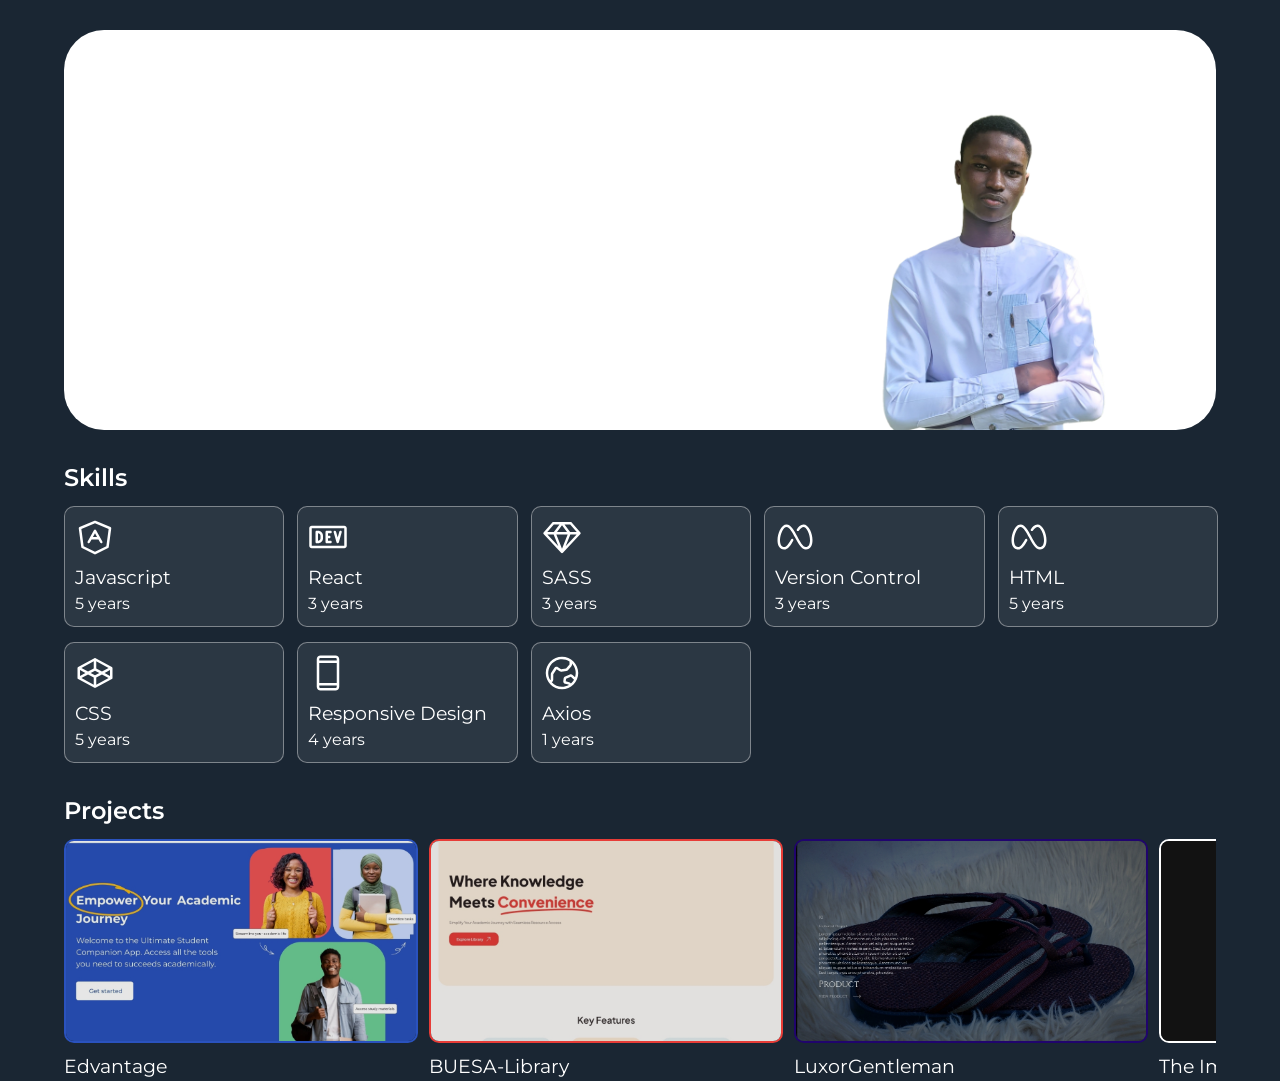
==== index.html @ d01866d4 "Add files via upload" ====
<!doctype html>
<html lang="en">
  <head>
    <meta charset="utf-8" />
    <link rel="icon" href="./Images/Logo.png" />
    <meta name="viewport" content="width=device-width, initial-scale=1" />
    <meta name="theme-color" content="#FFFFFF" />
    <meta property="og:title" content="Akinduko AkinOluwa's Portfolio" />
    <meta property="og:description" content="Frontend Developer Portfolio (Akinduko AkinOluwa's)" />
    <meta property="og:image" content="./Images/Logo.png" />
    <meta property="og:url" content="https://dukeakinoluwa.github.io/Portfolio" />
    <meta property="og:site_name" content="Akinduko AkinOluwa's Portfolio" />
    <meta property="og:type" content="Portfolio" />
    <meta property="og:country_name" content="Nigeria" />
    <meta property="twitter:title" content="Akinduko AkinOluwa's Portfolio" />
    <meta property="twitter:description" content="Frontend Developer Portfolio (Akinduko AkinOluwa's)" />
    <meta property="twitter:image" content="./Images/Logo.png" />
    <meta
      name="description"
      content="Akinduko AkinOluwa's Portfolio"
    />
    <!--
      manifest.json provides metadata used when your web app is installed on a
      user's mobile device or desktop. See https://developers.google.com/web/fundamentals/web-app-manifest/
    -->
    <title>Akinduko AkinOluwa</title>
    <script type="module" crossorigin src="./assets/index-DHo3hirw.js"></script>
    <link rel="stylesheet" crossorigin href="./assets/index-BjRg0es0.css">
  </head>
  <body>
    <div id="root"></div>
  </body>
</html>
---- assets/index-BjRg0es0.css ----
@import"https://fonts.googleapis.com/css2?family=Montserrat:wght@100;200;300;500;600;700&display=swap";*{font-family:Montserrat}::-webkit-scrollbar{width:2px}.App{text-align:center;color:#e73c37;background-color:#fffbfb}h1,h2,h3,h4,h5,h6,p,a{margin:0}a{text-decoration:none;color:#fff}a:hover{text-decoration:none}.button-dull{background-color:#dcdcde;color:#fffbfb}#root{width:100dvw;min-height:100svh;display:flex;flex-direction:column;align-items:center}.home{display:flex;flex-direction:column;gap:30px;width:calc(100% - 200px);min-width:90svw;height:fit-content}.home .banner{height:400px;max-height:calc(100dvh - 60px);width:100%;margin:30px 0 0;border-radius:40px;background-color:#fff;position:relative}.home .banner img{position:absolute;right:0;bottom:0;max-height:80%}.home .projects,.home .skills{display:flex;flex-direction:column;gap:10px}.home .projects .header,.home .skills .header{font-weight:600}.home .projects .list{display:flex;align-items:center;gap:15px;max-width:100%;height:fit-content;overflow-x:scroll}.home .projects .list .project{display:flex;flex-direction:column;gap:10px;min-width:350px;width:350px;height:fit-content;position:relative;transition:all ease .5s}.home .projects .list .project:hover{min-width:400px;display:grid}.home .projects .list .project:hover .project-image-cont{height:260px}.home .projects .list .project:hover .project-image-cont img{filter:brightness(130%) grayscale(60%);opacity:.3}.home .projects .list .project:hover h3{position:absolute;align-self:center;justify-self:center}.home .projects .list .project .project-image-cont{height:200px;width:100%;border-radius:10px;overflow:hidden}.home .projects .list .project .project-image-cont img{height:100%;width:100%;object-fit:cover;filter:brightness(90%)}.home .projects .list .project h3{font-weight:400}.home .skills .list{max-width:100%;display:grid;grid-template-columns:repeat(5,1fr);gap:15px}.home .skills .list .skill{display:flex;flex-direction:column;justify-content:center;width:calc(100% - 20px);padding:10px;background-color:#fafafa14;border:solid 1px rgba(250,250,250,.4);border-radius:10px;color:#fff}.home .skills .list .skill svg{height:40px;width:40px}.home .skills .list .skill svg path{fill:#fff}.home .skills .list .skill .texts{display:flex;flex-direction:column}.home .skills .list .skill .texts h3{font-weight:400}@media only screen and (max-width: 575.98px){.home .skills .list{grid-template-columns:repeat(2,1fr)}.home .skills .list svg{display:none}.home .projects .list .project{min-width:300px}}:root{font-family:Inter,system-ui,Avenir,Helvetica,Arial,sans-serif;line-height:1.5;font-weight:400;color-scheme:light dark;color:#fff;background-color:#1a2633;font-synthesis:none;text-rendering:optimizeLegibility;-webkit-font-smoothing:antialiased;-moz-osx-font-smoothing:grayscale}body{margin:0;display:flex;place-items:center;min-width:320px;min-height:100svh}@media (prefers-color-scheme: dark){:root{color:#fff;background-color:#1c2126}button{background-color:#f9f9f9}}
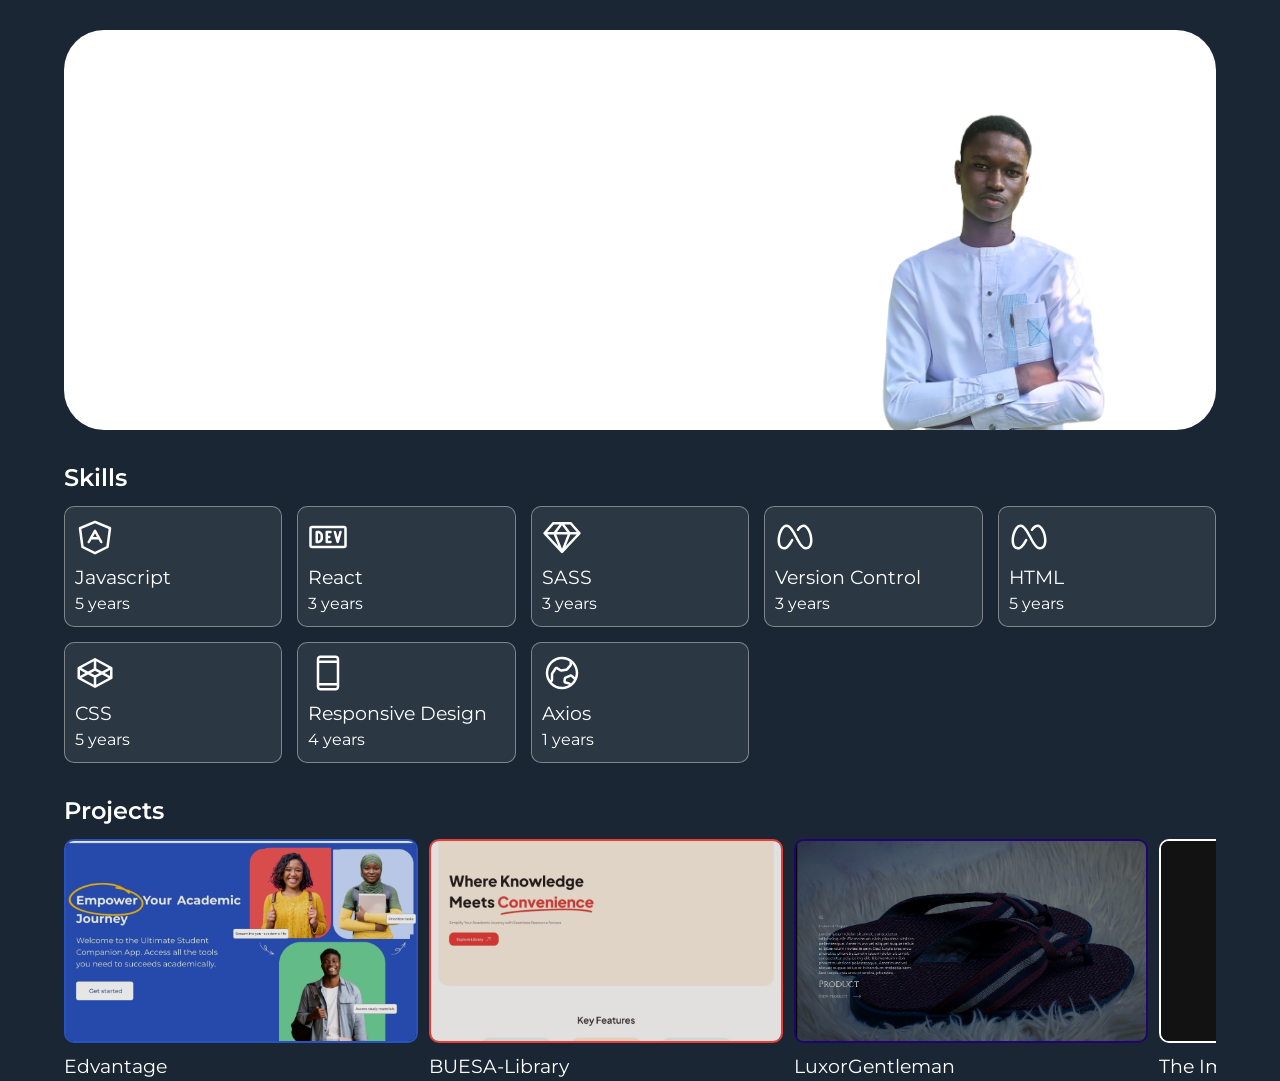
==== commit c4ffc2df: "Add files via upload" ====
--- a/index.html
+++ b/index.html
@@ -2,7 +2,7 @@
 <html lang="en">
   <head>
     <meta charset="utf-8" />
-    <link rel="icon" href="./Images/Logo.png" />
+    <link rel="icon" href="./Images/AkinOluwa.png" />
     <meta name="viewport" content="width=device-width, initial-scale=1" />
     <meta name="theme-color" content="#FFFFFF" />
     <meta property="og:title" content="Akinduko AkinOluwa's Portfolio" />
@@ -24,8 +24,8 @@
       user's mobile device or desktop. See https://developers.google.com/web/fundamentals/web-app-manifest/
     -->
     <title>Akinduko AkinOluwa</title>
-    <script type="module" crossorigin src="./assets/index-DHo3hirw.js"></script>
-    <link rel="stylesheet" crossorigin href="./assets/index-BjRg0es0.css">
+    <script type="module" crossorigin src="./assets/index-BHKb-weQ.js"></script>
+    <link rel="stylesheet" crossorigin href="./assets/index-B4ZrY1K_.css">
   </head>
   <body>
     <div id="root"></div>
--- a/assets/index-B4ZrY1K_.css
+++ b/assets/index-B4ZrY1K_.css
@@ -0,0 +1 @@
+@import"https://fonts.googleapis.com/css2?family=Montserrat:wght@100;200;300;500;600;700&display=swap";*{font-family:Montserrat}::-webkit-scrollbar{width:2px}.App{text-align:center;color:#1a2633;background-color:#fffbfb}h1,h2,h3,h4,h5,h6,p,a{margin:0}a{text-decoration:none;color:#fff}a:hover{text-decoration:none}.button-dull{background-color:#dcdcde;color:#fffbfb}#root{width:100dvw;min-height:100svh;display:flex;flex-direction:column;align-items:center}.home{display:flex;flex-direction:column;gap:30px;width:calc(100% - 200px);min-width:90svw;height:fit-content}.home .banner{height:400px;max-height:calc(100dvh - 60px);width:100%;margin:30px 0 0;border-radius:40px;background-color:#fff;position:relative}.home .banner img{position:absolute;right:0;bottom:0;max-height:80%}.home .projects,.home .skills{display:flex;flex-direction:column;gap:10px}.home .projects .header,.home .skills .header{font-weight:600}.home .projects .list{display:flex;align-items:center;gap:15px;max-width:100%;height:fit-content;overflow-x:scroll}.home .projects .list .project{display:flex;flex-direction:column;gap:10px;min-width:350px;width:350px;height:fit-content;position:relative;transition:all ease .5s}.home .projects .list .project:hover{min-width:400px;display:grid}.home .projects .list .project:hover .project-image-cont{height:260px}.home .projects .list .project:hover .project-image-cont img{filter:brightness(130%) grayscale(60%);opacity:.3}.home .projects .list .project:hover h3{position:absolute;align-self:center;justify-self:center}.home .projects .list .project .project-image-cont{height:200px;width:100%;border-radius:10px;overflow:hidden}.home .projects .list .project .project-image-cont img{height:100%;width:100%;object-fit:cover;filter:brightness(90%)}.home .projects .list .project h3{font-weight:400}.home .project-view{display:flex;flex-direction:column;justify-content:center;align-items:center;height:calc(100svh - 60px);width:calc(100svw - 60px);position:fixed;top:30px;left:30px;background-color:#1a2633;overflow-y:scroll;z-index:1;border-radius:20px;box-shadow:0 0 40px 10px #dcdcde4d}.home .project-view .content{display:flex;flex-direction:column;gap:30px;width:calc(100% - 60px);height:calc(100% - 60px);overflow-y:scroll}.home .project-view .content .image-cont{width:100%;height:250px;min-height:250px;border-radius:10px;overflow:hidden;background-size:cover;margin:15px 0 0}.home .project-view .content .image-cont .img{height:100%;width:100%;filter:grayscale(10%) opacity(85%);background-size:cover}.home .project-view .content h1,.home .project-view .content h3{font-weight:500}.home .project-view .close{position:sticky;top:10px;align-self:flex-end;margin:0 20px;padding:2px 5px;border:solid .5px #FFFBFB;border-radius:20px;background-color:#fafafa33}.home .project-view .list{display:grid;grid-template-columns:repeat(5,1fr)}.home .project-view .list .skill{height:calc(100% - 22px)}.home .project-view .list .skill svg{display:none}.home .project-view .list .skill p{font-weight:300}.home .skills .list{max-width:100%;display:grid;grid-template-columns:repeat(5,1fr);gap:15px}.home .skill{display:flex;flex-direction:column;width:calc(100% - 22px);padding:10px;background-color:#fafafa14;border:solid 1px rgba(250,250,250,.4);border-radius:10px;color:#fff}.home .skill svg{height:40px;width:40px}.home .skill svg path{fill:#fff}.home .skill .texts{display:flex;flex-direction:column}.home .skill .texts h3{font-weight:400}@media only screen and (max-width: 575.98px){.home .banner{margin:5svw 0px 0px}.home .skills .list{grid-template-columns:repeat(2,1fr)}.home .skills .list svg{display:none}.home .projects .list .project{min-width:300px}.home .projects .list .project:hover{min-width:calc(100% - 2svw)}.home .project-view{width:calc(100svw - 20px);height:calc(100svh - 20px);top:10px;left:10px}.home .project-view .content{width:calc(100% - 40px);height:calc(100% - 40px)}}@media only screen and (min-width: 576px) and (max-width: 767.98px){.home .project-view .list{grid-template-columns:repeat(3,1fr)}}:root{font-family:Inter,system-ui,Avenir,Helvetica,Arial,sans-serif;line-height:1.5;font-weight:400;color-scheme:light dark;color:#fff;background-color:#1a2633;font-synthesis:none;text-rendering:optimizeLegibility;-webkit-font-smoothing:antialiased;-moz-osx-font-smoothing:grayscale}body{margin:0;display:flex;place-items:center;min-width:320px;min-height:100svh}@media (prefers-color-scheme: dark){:root{color:#fff;background-color:#1c2126}button{background-color:#f9f9f9}}
